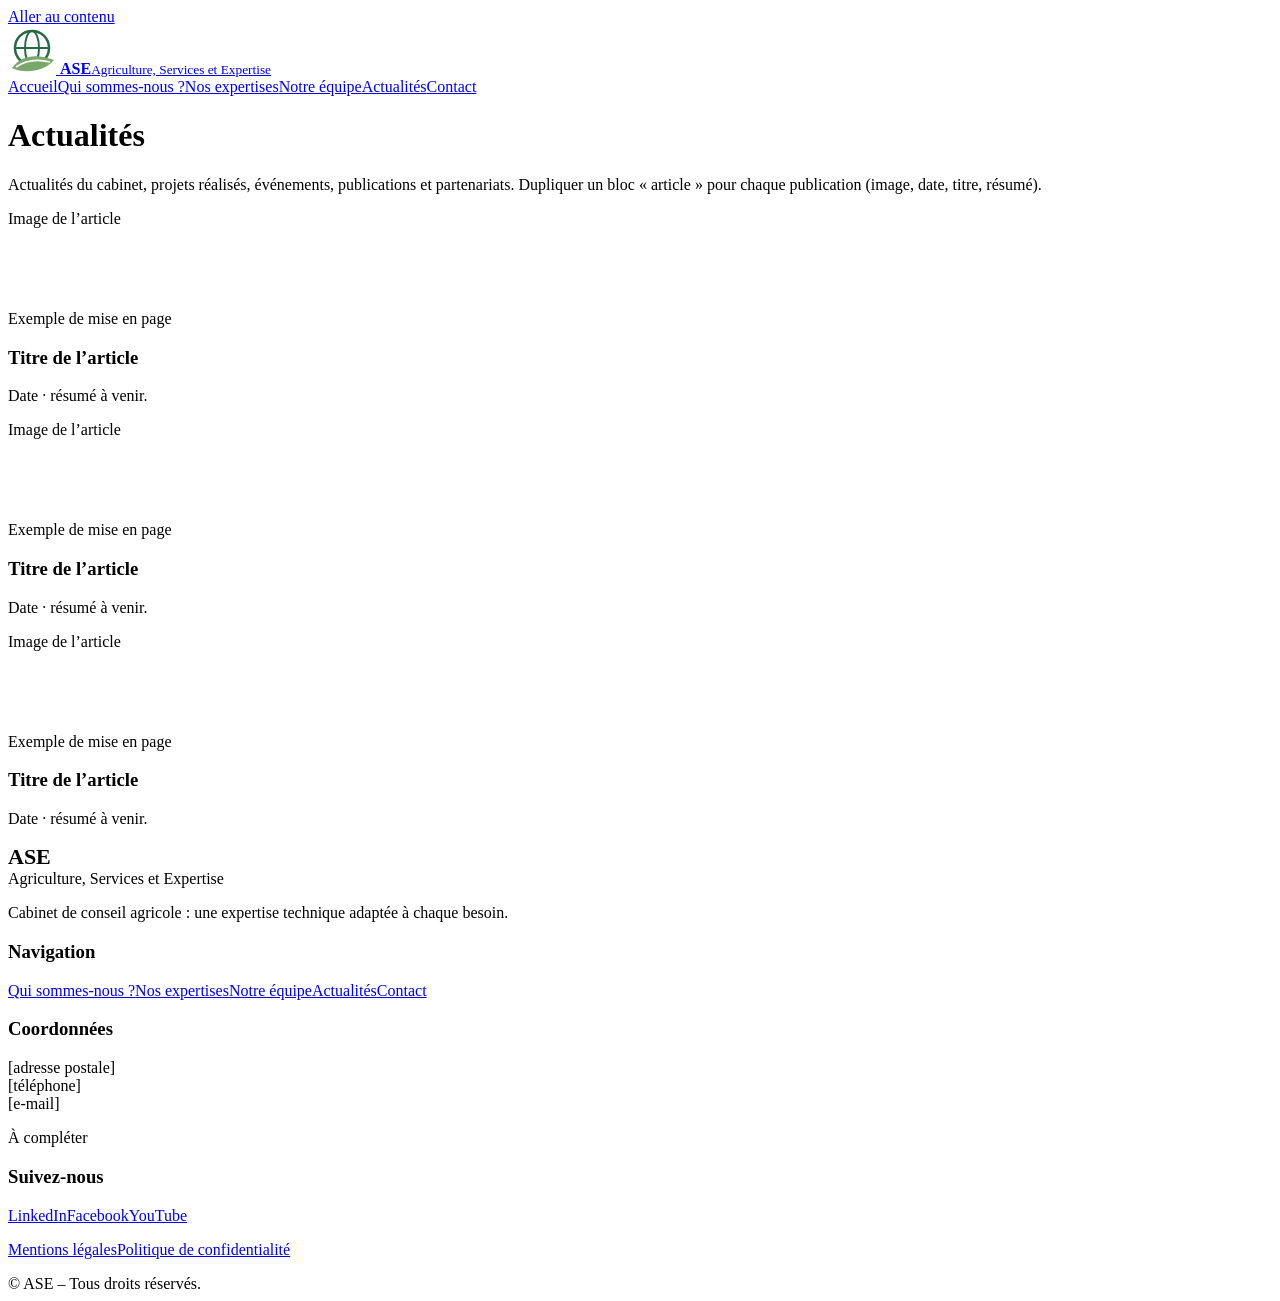
==== actualites.html @ f4689ac1 "Add files via upload" ====
<!DOCTYPE html>
<html lang="fr"><head><meta charset="utf-8"><meta name="viewport" content="width=device-width, initial-scale=1">
<title>Actualités – ASE</title><meta name="description" content="Actualités, projets, événements, publications et partenariats d’ASE.">
<meta property="og:title" content="Actualités – ASE"><meta property="og:description" content="Actualités, projets, événements, publications et partenariats d’ASE."><meta property="og:type" content="website">
<link rel="icon" href="images/logo.svg" type="image/svg+xml">
<link rel="stylesheet" href="https://fonts.googleapis.com/css2?family=Montserrat:wght@400;600;700&display=swap">
<link rel="stylesheet" href="css/style.css"></head><body>
<a class="skip" href="#main">Aller au contenu</a>
<header><div class="w"><a class="logo" href="index.html" aria-label="ASE – Accueil"><svg aria-hidden="true" xmlns="http://www.w3.org/2000/svg" width="48" height="48" viewBox="0 0 48 48"><circle cx="24" cy="22" r="17" fill="none" stroke="#286B45" stroke-width="2.5"/><ellipse cx="24" cy="22" rx="7" ry="17" fill="none" stroke="#286B45" stroke-width="2"/><path d="M7 22h34" stroke="#286B45" stroke-width="2"/><path d="M4 42C14 28 30 28 46 34 36 46 16 48 4 42z" fill="#78A96B"/><path d="M8 41C18 34 30 33 42 36" stroke="#fff" stroke-width="1.8" fill="none"/></svg>
<span><b>ASE</b><small>Agriculture, Services et Expertise</small></span></a><nav aria-label="Navigation principale"><a href="index.html">Accueil</a><a href="qui-sommes-nous.html">Qui sommes-nous ?</a><a href="expertises.html">Nos expertises</a><a href="equipe.html">Notre équipe</a><a href="actualites.html" aria-current="page">Actualités</a><a href="contact.html">Contact</a></nav></div></header>
<main id="main"><div class="page-title"><div class="w"><h1>Actualités</h1></div></div><section><div class="w"><p>Actualités du cabinet, projets réalisés, événements, publications et partenariats. Dupliquer un bloc « article » pour chaque publication (image, date, titre, résumé).</p><div class="grid"><article class="card"><div class="ph" style="min-height:100px" role="img" aria-label="Emplacement photo">Image de l’article</div><span class="tag">Exemple de mise en page</span><h3>Titre de l’article</h3><p>Date · résumé à venir.</p></article><article class="card"><div class="ph" style="min-height:100px" role="img" aria-label="Emplacement photo">Image de l’article</div><span class="tag">Exemple de mise en page</span><h3>Titre de l’article</h3><p>Date · résumé à venir.</p></article><article class="card"><div class="ph" style="min-height:100px" role="img" aria-label="Emplacement photo">Image de l’article</div><span class="tag">Exemple de mise en page</span><h3>Titre de l’article</h3><p>Date · résumé à venir.</p></article></div></div></section></main>
<footer><div class="w"><div><strong style="font-size:22px">ASE</strong><br>Agriculture, Services et Expertise<p>Cabinet de conseil agricole : une expertise technique adaptée à chaque besoin.</p></div>
<div><h3>Navigation</h3><a href="qui-sommes-nous.html">Qui sommes-nous ?</a><a href="expertises.html">Nos expertises</a><a href="equipe.html">Notre équipe</a><a href="actualites.html">Actualités</a><a href="contact.html">Contact</a></div>
<div><h3>Coordonnées</h3><p>[adresse postale]<br>[téléphone]<br>[e-mail]</p><span class="tag">À compléter</span></div>
<div><h3>Suivez-nous</h3><div class="soc"><a href="#" rel="noopener">LinkedIn</a><a href="#" rel="noopener">Facebook</a><a href="#" rel="noopener">YouTube</a></div><p><a href="mentions-legales.html">Mentions légales</a><a href="confidentialite.html">Politique de confidentialité</a></p></div></div>
<div class="legal">© ASE – Tous droits réservés.</div></footer>
<script src="js/config.js"></script><script src="js/main.js"></script></body></html>
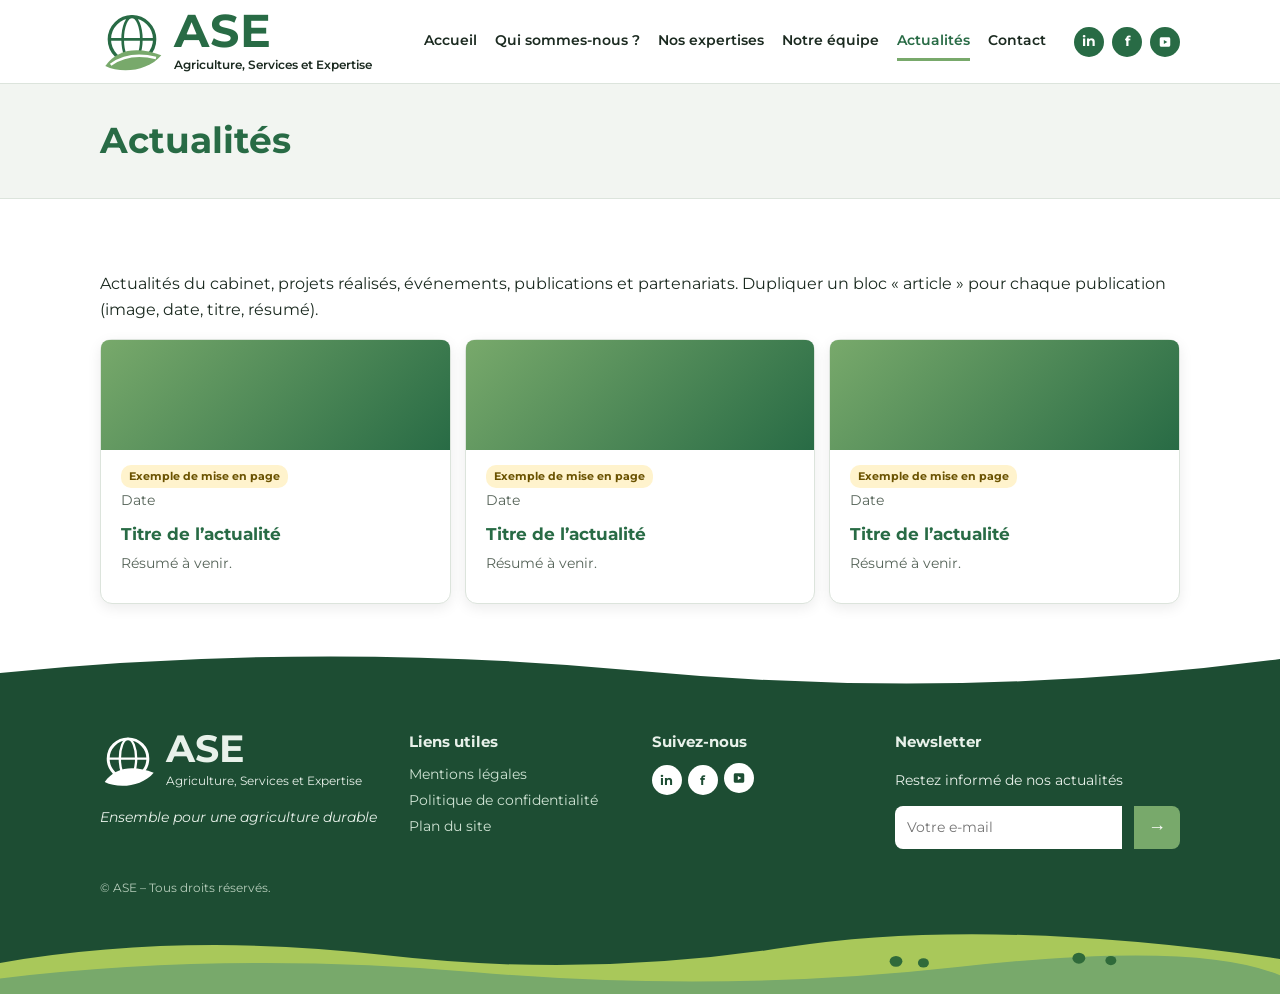
==== commit cfb088bc: "Add files via upload" ====
--- a/actualites.html
+++ b/actualites.html
@@ -7,11 +7,12 @@
 <link rel="stylesheet" href="css/style.css"></head><body>
 <a class="skip" href="#main">Aller au contenu</a>
 <header><div class="w"><a class="logo" href="index.html" aria-label="ASE – Accueil"><svg aria-hidden="true" xmlns="http://www.w3.org/2000/svg" width="48" height="48" viewBox="0 0 48 48"><circle cx="24" cy="22" r="17" fill="none" stroke="#286B45" stroke-width="2.5"/><ellipse cx="24" cy="22" rx="7" ry="17" fill="none" stroke="#286B45" stroke-width="2"/><path d="M7 22h34" stroke="#286B45" stroke-width="2"/><path d="M4 42C14 28 30 28 46 34 36 46 16 48 4 42z" fill="#78A96B"/><path d="M8 41C18 34 30 33 42 36" stroke="#fff" stroke-width="1.8" fill="none"/></svg>
-<span><b>ASE</b><small>Agriculture, Services et Expertise</small></span></a><nav aria-label="Navigation principale"><a href="index.html">Accueil</a><a href="qui-sommes-nous.html">Qui sommes-nous ?</a><a href="expertises.html">Nos expertises</a><a href="equipe.html">Notre équipe</a><a href="actualites.html" aria-current="page">Actualités</a><a href="contact.html">Contact</a></nav></div></header>
-<main id="main"><div class="page-title"><div class="w"><h1>Actualités</h1></div></div><section><div class="w"><p>Actualités du cabinet, projets réalisés, événements, publications et partenariats. Dupliquer un bloc « article » pour chaque publication (image, date, titre, résumé).</p><div class="grid"><article class="card"><div class="ph" style="min-height:100px" role="img" aria-label="Emplacement photo">Image de l’article</div><span class="tag">Exemple de mise en page</span><h3>Titre de l’article</h3><p>Date · résumé à venir.</p></article><article class="card"><div class="ph" style="min-height:100px" role="img" aria-label="Emplacement photo">Image de l’article</div><span class="tag">Exemple de mise en page</span><h3>Titre de l’article</h3><p>Date · résumé à venir.</p></article><article class="card"><div class="ph" style="min-height:100px" role="img" aria-label="Emplacement photo">Image de l’article</div><span class="tag">Exemple de mise en page</span><h3>Titre de l’article</h3><p>Date · résumé à venir.</p></article></div></div></section></main>
-<footer><div class="w"><div><strong style="font-size:22px">ASE</strong><br>Agriculture, Services et Expertise<p>Cabinet de conseil agricole : une expertise technique adaptée à chaque besoin.</p></div>
-<div><h3>Navigation</h3><a href="qui-sommes-nous.html">Qui sommes-nous ?</a><a href="expertises.html">Nos expertises</a><a href="equipe.html">Notre équipe</a><a href="actualites.html">Actualités</a><a href="contact.html">Contact</a></div>
-<div><h3>Coordonnées</h3><p>[adresse postale]<br>[téléphone]<br>[e-mail]</p><span class="tag">À compléter</span></div>
-<div><h3>Suivez-nous</h3><div class="soc"><a href="#" rel="noopener">LinkedIn</a><a href="#" rel="noopener">Facebook</a><a href="#" rel="noopener">YouTube</a></div><p><a href="mentions-legales.html">Mentions légales</a><a href="confidentialite.html">Politique de confidentialité</a></p></div></div>
-<div class="legal">© ASE – Tous droits réservés.</div></footer>
+<span><b>ASE</b><small>Agriculture, Services et Expertise</small></span></a><div class="hdr"><nav aria-label="Navigation principale"><a href="index.html">Accueil</a><a href="qui-sommes-nous.html">Qui sommes-nous ?</a><a href="expertises.html">Nos expertises</a><a href="equipe.html">Notre équipe</a><a href="actualites.html" aria-current="page">Actualités</a><a href="contact.html">Contact</a></nav><div class="soc"><a class="rs" href="#" rel="noopener" aria-label="LinkedIn">in</a><a class="rs" href="#" rel="noopener" aria-label="Facebook">f</a><a class="rs" href="#" rel="noopener" aria-label="YouTube"><svg viewBox="0 0 24 24" aria-hidden="true"><path d="M3 7c0-2 1-3 3-3h12c2 0 3 1 3 3v10c0 2-1 3-3 3H6c-2 0-3-1-3-3zM10 8.5v7l6-3.5z"/></svg></a></div></div></div></header>
+<main id="main"><div class="page-title"><div class="w"><h1>Actualités</h1></div></div><section><div class="w"><p>Actualités du cabinet, projets réalisés, événements, publications et partenariats. Dupliquer un bloc « article » pour chaque publication (image, date, titre, résumé).</p><div class="news"><div class="grid"><article class="card"><div class="newsimg" role="img" aria-label="Image de l’article"></div><span class="tag">Exemple de mise en page</span><p>Date</p><h3>Titre de l’actualité</h3><p>Résumé à venir.</p></article><article class="card"><div class="newsimg" role="img" aria-label="Image de l’article"></div><span class="tag">Exemple de mise en page</span><p>Date</p><h3>Titre de l’actualité</h3><p>Résumé à venir.</p></article><article class="card"><div class="newsimg" role="img" aria-label="Image de l’article"></div><span class="tag">Exemple de mise en page</span><p>Date</p><h3>Titre de l’actualité</h3><p>Résumé à venir.</p></article></div></div></div></section></main>
+<footer><div class="w"><div><div class="brand"><svg aria-hidden="true" xmlns="http://www.w3.org/2000/svg" width="48" height="48" viewBox="0 0 48 48"><circle cx="24" cy="22" r="17" fill="none" stroke="#286B45" stroke-width="2.5"/><ellipse cx="24" cy="22" rx="7" ry="17" fill="none" stroke="#286B45" stroke-width="2"/><path d="M7 22h34" stroke="#286B45" stroke-width="2"/><path d="M4 42C14 28 30 28 46 34 36 46 16 48 4 42z" fill="#78A96B"/><path d="M8 41C18 34 30 33 42 36" stroke="#fff" stroke-width="1.8" fill="none"/></svg>
+<span><b>ASE</b><br><small>Agriculture, Services et Expertise</small></span></div><p><em>Ensemble pour une agriculture durable</em></p></div>
+<div><h3>Liens utiles</h3><a href="mentions-legales.html">Mentions légales</a><a href="confidentialite.html">Politique de confidentialité</a><a href="plan-du-site.html">Plan du site</a></div>
+<div><h3>Suivez-nous</h3><div><a class="rs" href="#" rel="noopener" aria-label="LinkedIn">in</a><a class="rs" href="#" rel="noopener" aria-label="Facebook">f</a><a class="rs" href="#" rel="noopener" aria-label="YouTube"><svg viewBox="0 0 24 24" aria-hidden="true"><path d="M3 7c0-2 1-3 3-3h12c2 0 3 1 3 3v10c0 2-1 3-3 3H6c-2 0-3-1-3-3zM10 8.5v7l6-3.5z"/></svg></a></div></div>
+<div><h3>Newsletter</h3><p>Restez informé de nos actualités</p><form class="aseform nl" data-key="newsletterEndpoint"><label class="skip" for="nl-actualites">Votre e-mail</label><input id="nl-actualites" name="email" type="email" placeholder="Votre e-mail" required autocomplete="email"><button type="submit" aria-label="S’inscrire">→</button></form><div class="fmsg" role="status"></div></div></div>
+<div class="legal">© ASE – Tous droits réservés.</div><div class="hills" aria-hidden="true"></div></footer>
 <script src="js/config.js"></script><script src="js/main.js"></script></body></html>
--- a/css/style.css
+++ b/css/style.css
@@ -0,0 +1,104 @@
+/* ASE – feuille de style principale. Couleurs et polices en variables : modifiables ici. */
+:root{--g:#286B45;--g2:#78A96B;--bg:#fff;--bg2:#f2f5f1;--tx:#1b2a20;--mu:#566459;--bd:#dce4dc;--on:#fff}
+@media (prefers-color-scheme:dark){:root{--g:#5fb184;--bg:#101a14;--bg2:#17231b;--tx:#e8efe9;--mu:#a3b2a7;--bd:#2a3a2f;--on:#0d1a12;color-scheme:dark}}
+*{box-sizing:border-box}
+html{scroll-behavior:smooth}
+body{margin:0;background:var(--bg);color:var(--tx);font:16px/1.65 Montserrat,Inter,system-ui,sans-serif}
+a{color:inherit}
+.w{max-width:1120px;margin:0 auto;padding:0 20px}
+.skip{position:absolute;left:-999px}.skip:focus{left:10px;top:10px;background:var(--g);color:var(--on);padding:8px;z-index:99}
+header{position:sticky;top:0;background:var(--bg);border-bottom:1px solid var(--bd);z-index:10}
+header .w{display:flex;align-items:center;justify-content:space-between;gap:12px;flex-wrap:wrap;padding-top:10px;padding-bottom:10px}
+.logo{display:flex;align-items:center;gap:10px;text-decoration:none;color:var(--g)}
+.logo b{font-size:30px;line-height:1;letter-spacing:1px}
+.logo small{display:block;font-size:10px;color:var(--mu);font-weight:600}
+nav{display:flex;gap:18px;flex-wrap:wrap;font-size:14px;font-weight:600}
+nav a{text-decoration:none;padding:4px 0;border-bottom:2px solid transparent}
+nav a:hover,nav a[aria-current]{color:var(--g);border-color:var(--g2)}
+:focus-visible{outline:3px solid var(--g2);outline-offset:2px}
+.hero{background:linear-gradient(180deg,#cfe5f1,#f3f0cf 70%);position:relative;overflow:hidden;color:#1b3a28}
+.hero .w{padding-top:60px;padding-bottom:120px;position:relative;z-index:2}
+.hero svg{position:absolute;inset:auto 0 0 0;width:100%;height:55%}
+.page-title{background:var(--bg2);padding:36px 0;border-bottom:1px solid var(--bd)}
+h1{font-size:clamp(28px,5vw,46px);line-height:1.15;margin:0 0 14px;max-width:580px;color:#286B45}
+.page-title h1{color:var(--g);margin:0;font-size:clamp(26px,4vw,36px)}
+.hero p{max-width:480px;font-weight:600;margin:0 0 22px}
+.btn{display:inline-block;background:var(--g);color:var(--on);padding:11px 22px;border-radius:30px;text-decoration:none;font:inherit;font-weight:700;border:0;cursor:pointer;transition:transform .2s}
+.hero .btn{background:#286B45;color:#fff}.btn:hover{transform:translateY(-2px)}
+.dom{display:grid;grid-template-columns:repeat(auto-fit,minmax(220px,1fr));gap:16px;margin-top:-70px;position:relative;z-index:3}
+.card{background:var(--bg);border:1px solid var(--bd);border-bottom:4px solid var(--g);border-radius:12px;padding:20px;transition:transform .25s,box-shadow .25s;box-shadow:0 4px 14px rgba(0,0,0,.08)}
+.card:hover{transform:translateY(-5px);box-shadow:0 10px 24px rgba(0,0,0,.14)}
+.card h3{margin:8px 0 4px;font-size:17px;color:var(--g)}.card p{margin:0 0 8px;color:var(--mu);font-size:14px}
+.dom .card{text-align:center}.dom svg{width:48px;height:48px;stroke:var(--g);fill:none;stroke-width:2;stroke-linecap:round;stroke-linejoin:round}
+section{padding:56px 0}.alt{background:var(--bg2)}
+h2{font-size:28px;margin:0 0 20px;color:var(--g);position:relative;padding-top:14px}
+h2::before{content:"";position:absolute;top:0;left:0;width:44px;height:3px;background:var(--g)}
+.two{display:grid;grid-template-columns:1fr 1fr;gap:32px;align-items:start}
+.ph{border-radius:12px;background:var(--bg2);border:2px dashed var(--g2);min-height:180px;display:grid;place-items:center;text-align:center;color:var(--mu);font-size:13px;padding:12px;margin-bottom:12px}
+.mis{background:var(--bg2);border-left:4px solid var(--g2);border-radius:10px;padding:14px 18px;margin:16px 0}
+.vals{display:grid;grid-template-columns:repeat(auto-fit,minmax(170px,1fr));gap:12px;padding:0;margin:0;list-style:none}
+.vals li{background:var(--bg);border:1px solid var(--bd);border-radius:10px;padding:14px;font-weight:600;text-align:center;font-size:14px}
+.tag{display:inline-block;background:#fff3cd;color:#6a5200;font-size:11px;font-weight:700;padding:2px 8px;border-radius:10px}
+.grid{display:grid;grid-template-columns:repeat(auto-fit,minmax(250px,1fr));gap:18px}
+.av{width:76px;height:76px;border-radius:50%;background:var(--bg2);display:grid;place-items:center;margin-bottom:8px}
+form{display:grid;gap:12px;max-width:520px}label{font-size:14px;font-weight:600}
+input,textarea{width:100%;padding:10px 12px;border:1px solid var(--bd);border-radius:8px;background:var(--bg);color:var(--tx);font:inherit}
+.hp{position:absolute;left:-999px}#msg{font-weight:600}
+.soc{display:flex;gap:10px;flex-wrap:wrap}.soc a{border:1px solid var(--g2);border-radius:20px;padding:4px 14px;text-decoration:none;font-size:14px}
+footer{background:#1d4d33;color:#e8f1ea;padding:40px 0 24px}
+footer .w{display:grid;grid-template-columns:repeat(auto-fit,minmax(220px,1fr));gap:24px;font-size:14px}
+footer h3{margin:0 0 8px;font-size:15px}footer a{display:block;text-decoration:none;margin:3px 0;color:#cfe3d4}footer a:hover{color:#fff}
+footer .soc a{display:inline-block;border-color:#78A96B;color:#fff}
+.legal{max-width:1120px;margin:0 auto;padding:16px 20px 0;font-size:12px;color:#b6cdbb}
+@media(max-width:760px){.two{grid-template-columns:1fr}}
+@media(prefers-reduced-motion:reduce){*{transition:none!important;scroll-behavior:auto!important}}
+
+/* ===== Version alignée sur la maquette ===== */
+/* Photos : déposer images/hero.jpg et images/equipe.jpg pour remplacer les illustrations (voir README) */
+header .w{padding-top:8px;padding-bottom:8px}
+.logo svg{width:64px;height:64px}.logo b{font-size:46px}.logo small{font-size:12px;color:var(--tx);font-weight:600}
+.hdr{display:flex;align-items:center;gap:28px;flex-wrap:wrap}
+.rs{display:grid;place-items:center;width:30px;height:30px;border-radius:50%;background:var(--g);color:var(--on);font-size:13px;font-weight:700;text-decoration:none}
+.rs svg{width:14px;height:14px;fill:var(--on)}
+header .soc{gap:8px}header .soc a.rs{padding:0;border:0}
+nav a{padding:6px 0;border-bottom-width:3px}
+.hero{min-height:380px;background:url(../images/hero.jpg) center/cover,url(../images/hero.svg) center/cover}
+.hero .w{padding-top:56px;padding-bottom:150px}
+.hero p{color:#1b3a28}
+.btn{display:inline-flex;gap:8px;align-items:center}
+.dom{margin-top:-80px}.dom .card{border-radius:10px}.dom .card h3{font-size:18px;color:var(--tx)}
+.dom .card p{color:var(--tx)}
+.home-qui{display:grid;grid-template-columns:1fr 1.2fr;gap:0;align-items:stretch;padding:0;overflow:hidden}
+.home-qui .txt{padding:56px 20px 56px 0}
+.teamph{min-height:300px;background:url(../images/equipe.jpg) center/cover,url(../images/equipe.svg) center/cover;-webkit-mask-image:linear-gradient(to right,transparent,#000 22%);mask-image:linear-gradient(to right,transparent,#000 22%)}
+.mis{display:flex;gap:14px;align-items:center;background:var(--bg2);border:0;border-radius:12px}
+.mis svg{width:34px;height:34px;flex:none;stroke:var(--g);fill:none;stroke-width:2.5;stroke-linecap:round;stroke-linejoin:round}
+.band{background:var(--bg2);padding:26px 0}
+.band .w{display:flex;align-items:center;gap:0;flex-wrap:wrap}
+.band h2{padding:0 28px 0 0;margin:0;border-right:2px solid var(--g);font-size:22px;color:var(--tx)}.band h2::before{display:none}
+.vi{flex:1;min-width:130px;text-align:center;padding:6px 12px;border-right:1px solid var(--bd);font-size:14px;font-weight:600}
+.vi:last-child{border:0}
+.vi svg{display:block;margin:0 auto 4px;width:34px;height:34px;stroke:var(--g);fill:none;stroke-width:2.5;stroke-linecap:round;stroke-linejoin:round}
+.nc{display:grid;grid-template-columns:2fr 1fr;gap:0}
+.nc>div:first-child{padding-right:28px}.nc>div:last-child{padding-left:28px;border-left:1px solid var(--bd)}
+.nc h2{font-size:24px}
+.more{float:right;font-size:13px;font-weight:600;color:var(--g);text-decoration:none;margin-top:-34px}
+.newsimg{height:110px;border-radius:8px 8px 0 0;margin:-20px -20px 12px;background:linear-gradient(135deg,#78A96B,#286B45)}
+.news .card{padding-top:20px;border-bottom:1px solid var(--bd)}
+.news .grid{grid-template-columns:repeat(auto-fit,minmax(170px,1fr));gap:14px}
+.ci{display:flex;gap:10px;align-items:flex-start;margin:8px 0}
+.ci svg{width:22px;height:22px;flex:none;stroke:var(--g);fill:none;stroke-width:3;stroke-linecap:round;stroke-linejoin:round}
+.map{margin-top:10px;background:var(--bg2);border-radius:14px;padding:14px;text-align:center;font-size:12px;color:var(--mu)}
+.map svg{width:100%;max-width:200px;height:auto}
+footer{position:relative;margin-top:30px;padding-bottom:0}
+footer::before{content:"";position:absolute;left:0;right:0;top:-39px;height:40px;background:url(../images/wave.svg) bottom/100% 100% no-repeat}
+footer .w{grid-template-columns:1.3fr 1fr 1fr 1.3fr}
+footer .rs{background:#fff;color:#1d4d33;display:inline-grid;margin:0 6px 0 0}footer .rs svg{fill:#1d4d33}
+footer .brand{display:flex;gap:10px;align-items:center}footer .brand svg{width:56px;height:56px;filter:brightness(0) invert(1)}
+footer .brand b{font-size:38px;line-height:1}
+.nl{display:flex;margin-top:6px}.nl input{border-radius:8px 0 0 8px;border:0;background:#fff;color:#1b2a20}.nl button{border:0;background:#78A96B;color:#fff;border-radius:0 8px 8px 0;padding:0 14px;font-size:18px;cursor:pointer}
+.fmsg{font-weight:600;font-size:13px;min-height:1em}
+.hills{height:70px;margin-top:20px;background:url(../images/hills.svg) bottom/100% 100% no-repeat}
+.legal{padding-bottom:6px}
+@media(max-width:860px){.home-qui,.nc{grid-template-columns:1fr}.nc>div:last-child{padding:24px 0 0;border:0}.nc>div:first-child{padding:0}footer .w{grid-template-columns:1fr 1fr}.vi{border:0}.band h2{border:0}}
+@media(max-width:520px){footer .w{grid-template-columns:1fr}}
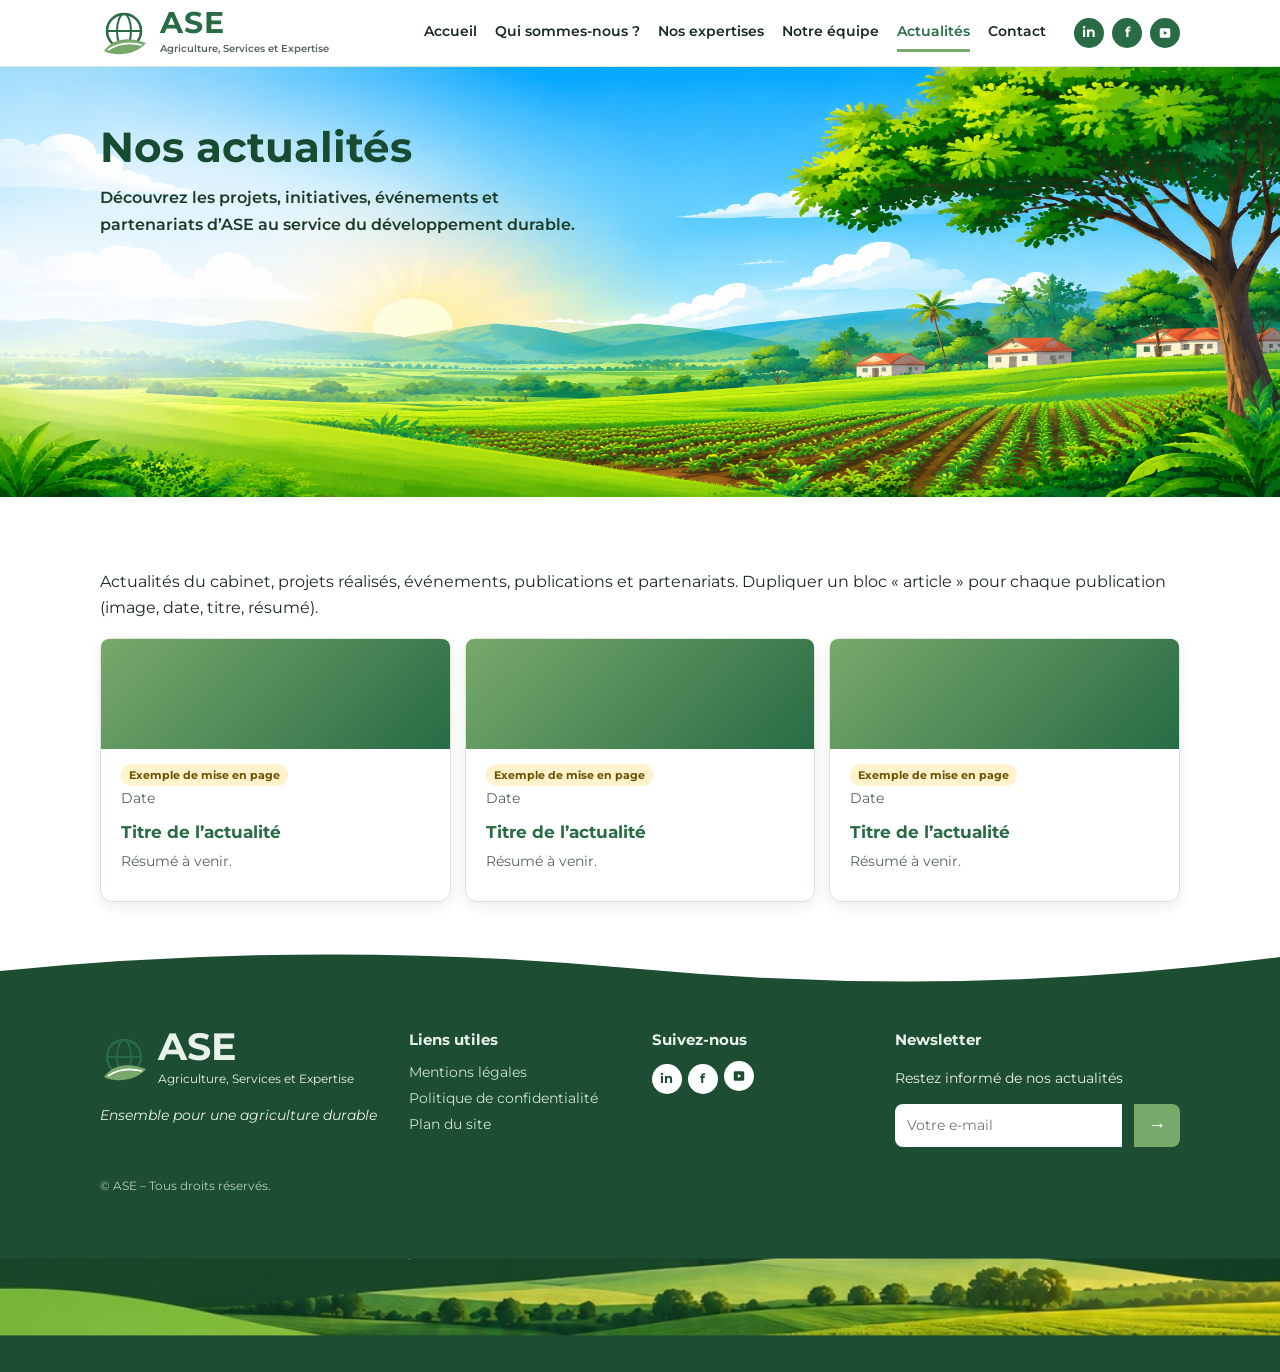
==== commit c15c230d: "Add hero section to actualites.html Added a hero section with a title and description for news updat" ====
--- a/actualites.html
+++ b/actualites.html
@@ -8,11 +8,18 @@
 <a class="skip" href="#main">Aller au contenu</a>
 <header><div class="w"><a class="logo" href="index.html" aria-label="ASE – Accueil"><svg aria-hidden="true" xmlns="http://www.w3.org/2000/svg" width="48" height="48" viewBox="0 0 48 48"><circle cx="24" cy="22" r="17" fill="none" stroke="#286B45" stroke-width="2.5"/><ellipse cx="24" cy="22" rx="7" ry="17" fill="none" stroke="#286B45" stroke-width="2"/><path d="M7 22h34" stroke="#286B45" stroke-width="2"/><path d="M4 42C14 28 30 28 46 34 36 46 16 48 4 42z" fill="#78A96B"/><path d="M8 41C18 34 30 33 42 36" stroke="#fff" stroke-width="1.8" fill="none"/></svg>
 <span><b>ASE</b><small>Agriculture, Services et Expertise</small></span></a><div class="hdr"><nav aria-label="Navigation principale"><a href="index.html">Accueil</a><a href="qui-sommes-nous.html">Qui sommes-nous ?</a><a href="expertises.html">Nos expertises</a><a href="equipe.html">Notre équipe</a><a href="actualites.html" aria-current="page">Actualités</a><a href="contact.html">Contact</a></nav><div class="soc"><a class="rs" href="#" rel="noopener" aria-label="LinkedIn">in</a><a class="rs" href="#" rel="noopener" aria-label="Facebook">f</a><a class="rs" href="#" rel="noopener" aria-label="YouTube"><svg viewBox="0 0 24 24" aria-hidden="true"><path d="M3 7c0-2 1-3 3-3h12c2 0 3 1 3 3v10c0 2-1 3-3 3H6c-2 0-3-1-3-3zM10 8.5v7l6-3.5z"/></svg></a></div></div></div></header>
-<main id="main"><div class="page-title"><div class="w"><h1>Actualités</h1></div></div><section><div class="w"><p>Actualités du cabinet, projets réalisés, événements, publications et partenariats. Dupliquer un bloc « article » pour chaque publication (image, date, titre, résumé).</p><div class="news"><div class="grid"><article class="card"><div class="newsimg" role="img" aria-label="Image de l’article"></div><span class="tag">Exemple de mise en page</span><p>Date</p><h3>Titre de l’actualité</h3><p>Résumé à venir.</p></article><article class="card"><div class="newsimg" role="img" aria-label="Image de l’article"></div><span class="tag">Exemple de mise en page</span><p>Date</p><h3>Titre de l’actualité</h3><p>Résumé à venir.</p></article><article class="card"><div class="newsimg" role="img" aria-label="Image de l’article"></div><span class="tag">Exemple de mise en page</span><p>Date</p><h3>Titre de l’actualité</h3><p>Résumé à venir.</p></article></div></div></div></section></main>
+<main id="main"><div class="hero">
+    <div class="w">
+        <div class="hero-content">
+            <h1>Nos actualités</h1>
+            <p>Découvrez les projets, initiatives, événements et partenariats d’ASE au service du développement durable.</p>
+        </div>
+    </div>
+</div><section><div class="w"><p>Actualités du cabinet, projets réalisés, événements, publications et partenariats. Dupliquer un bloc « article » pour chaque publication (image, date, titre, résumé).</p><div class="news"><div class="grid"><article class="card"><div class="newsimg" role="img" aria-label="Image de l’article"></div><span class="tag">Exemple de mise en page</span><p>Date</p><h3>Titre de l’actualité</h3><p>Résumé à venir.</p></article><article class="card"><div class="newsimg" role="img" aria-label="Image de l’article"></div><span class="tag">Exemple de mise en page</span><p>Date</p><h3>Titre de l’actualité</h3><p>Résumé à venir.</p></article><article class="card"><div class="newsimg" role="img" aria-label="Image de l’article"></div><span class="tag">Exemple de mise en page</span><p>Date</p><h3>Titre de l’actualité</h3><p>Résumé à venir.</p></article></div></div></div></section></main>
 <footer><div class="w"><div><div class="brand"><svg aria-hidden="true" xmlns="http://www.w3.org/2000/svg" width="48" height="48" viewBox="0 0 48 48"><circle cx="24" cy="22" r="17" fill="none" stroke="#286B45" stroke-width="2.5"/><ellipse cx="24" cy="22" rx="7" ry="17" fill="none" stroke="#286B45" stroke-width="2"/><path d="M7 22h34" stroke="#286B45" stroke-width="2"/><path d="M4 42C14 28 30 28 46 34 36 46 16 48 4 42z" fill="#78A96B"/><path d="M8 41C18 34 30 33 42 36" stroke="#fff" stroke-width="1.8" fill="none"/></svg>
 <span><b>ASE</b><br><small>Agriculture, Services et Expertise</small></span></div><p><em>Ensemble pour une agriculture durable</em></p></div>
 <div><h3>Liens utiles</h3><a href="mentions-legales.html">Mentions légales</a><a href="confidentialite.html">Politique de confidentialité</a><a href="plan-du-site.html">Plan du site</a></div>
 <div><h3>Suivez-nous</h3><div><a class="rs" href="#" rel="noopener" aria-label="LinkedIn">in</a><a class="rs" href="#" rel="noopener" aria-label="Facebook">f</a><a class="rs" href="#" rel="noopener" aria-label="YouTube"><svg viewBox="0 0 24 24" aria-hidden="true"><path d="M3 7c0-2 1-3 3-3h12c2 0 3 1 3 3v10c0 2-1 3-3 3H6c-2 0-3-1-3-3zM10 8.5v7l6-3.5z"/></svg></a></div></div>
 <div><h3>Newsletter</h3><p>Restez informé de nos actualités</p><form class="aseform nl" data-key="newsletterEndpoint"><label class="skip" for="nl-actualites">Votre e-mail</label><input id="nl-actualites" name="email" type="email" placeholder="Votre e-mail" required autocomplete="email"><button type="submit" aria-label="S’inscrire">→</button></form><div class="fmsg" role="status"></div></div></div>
 <div class="legal">© ASE – Tous droits réservés.</div><div class="hills" aria-hidden="true"></div></footer>
-<script src="js/config.js"></script><script src="js/main.js"></script></body></html>+<script src="js/config.js"></script><script src="js/main.js"></script></body></html>
--- a/css/style.css
+++ b/css/style.css
@@ -16,9 +16,6 @@
 nav a{text-decoration:none;padding:4px 0;border-bottom:2px solid transparent}
 nav a:hover,nav a[aria-current]{color:var(--g);border-color:var(--g2)}
 :focus-visible{outline:3px solid var(--g2);outline-offset:2px}
-.hero{background:linear-gradient(180deg,#cfe5f1,#f3f0cf 70%);position:relative;overflow:hidden;color:#1b3a28}
-.hero .w{padding-top:60px;padding-bottom:120px;position:relative;z-index:2}
-.hero svg{position:absolute;inset:auto 0 0 0;width:100%;height:55%}
 .page-title{background:var(--bg2);padding:36px 0;border-bottom:1px solid var(--bd)}
 h1{font-size:clamp(28px,5vw,46px);line-height:1.15;margin:0 0 14px;max-width:580px;color:#286B45}
 .page-title h1{color:var(--g);margin:0;font-size:clamp(26px,4vw,36px)}
@@ -56,14 +53,25 @@
 /* ===== Version alignée sur la maquette ===== */
 /* Photos : déposer images/hero.jpg et images/equipe.jpg pour remplacer les illustrations (voir README) */
 header .w{padding-top:8px;padding-bottom:8px}
-.logo svg{width:64px;height:64px}.logo b{font-size:46px}.logo small{font-size:12px;color:var(--tx);font-weight:600}
+/* Véritable logo ASE */
+.logo{
+    display:flex;
+    align-items:center;
+    text-decoration:none;
+}
+
+.logo img{
+    width:220px;
+    height:auto;
+    max-height:75px;
+    object-fit:contain;
+    display:block;
+}
 .hdr{display:flex;align-items:center;gap:28px;flex-wrap:wrap}
 .rs{display:grid;place-items:center;width:30px;height:30px;border-radius:50%;background:var(--g);color:var(--on);font-size:13px;font-weight:700;text-decoration:none}
 .rs svg{width:14px;height:14px;fill:var(--on)}
 header .soc{gap:8px}header .soc a.rs{padding:0;border:0}
 nav a{padding:6px 0;border-bottom-width:3px}
-.hero{min-height:380px;background:url(../images/hero.jpg) center/cover,url(../images/hero.svg) center/cover}
-.hero .w{padding-top:56px;padding-bottom:150px}
 .hero p{color:#1b3a28}
 .btn{display:inline-flex;gap:8px;align-items:center}
 .dom{margin-top:-80px}.dom .card{border-radius:10px}.dom .card h3{font-size:18px;color:var(--tx)}
@@ -94,7 +102,15 @@
 footer::before{content:"";position:absolute;left:0;right:0;top:-39px;height:40px;background:url(../images/wave.svg) bottom/100% 100% no-repeat}
 footer .w{grid-template-columns:1.3fr 1fr 1fr 1.3fr}
 footer .rs{background:#fff;color:#1d4d33;display:inline-grid;margin:0 6px 0 0}footer .rs svg{fill:#1d4d33}
-footer .brand{display:flex;gap:10px;align-items:center}footer .brand svg{width:56px;height:56px;filter:brightness(0) invert(1)}
+footer .brand{display:flex;gap:10px;align-items:center}/* Logo ASE dans le pied de page */
+footer .brand img {
+    width: 220px;
+    height: auto;
+    max-height: 85px;
+    object-fit: contain;
+    display: block;
+    filter: none;
+}
 footer .brand b{font-size:38px;line-height:1}
 .nl{display:flex;margin-top:6px}.nl input{border-radius:8px 0 0 8px;border:0;background:#fff;color:#1b2a20}.nl button{border:0;background:#78A96B;color:#fff;border-radius:0 8px 8px 0;padding:0 14px;font-size:18px;cursor:pointer}
 .fmsg{font-weight:600;font-size:13px;min-height:1em}
@@ -102,3 +118,137 @@
 .legal{padding-bottom:6px}
 @media(max-width:860px){.home-qui,.nc{grid-template-columns:1fr}.nc>div:last-child{padding:24px 0 0;border:0}.nc>div:first-child{padding:0}footer .w{grid-template-columns:1fr 1fr}.vi{border:0}.band h2{border:0}}
 @media(max-width:520px){footer .w{grid-template-columns:1fr}}
+/* Adaptation du logo sur mobile */
+@media(max-width:520px) {
+    .logo img {
+        width: 175px;
+        max-height: 65px;
+    }
+
+    footer .brand img {
+        width: 190px;
+        max-height: 75px;
+    }
+}
+
+.hills {
+    width: 100%;
+    height: 150px;
+    display: block;
+    overflow: hidden;
+
+    background-image: url("../images/hills.svg");
+    background-repeat: no-repeat;
+    background-position: center bottom;
+    background-size: 100% 100%;
+}
+/* ===== HERO ASE ===== */
+
+.hero {
+    position: relative;
+    width: 100%;
+    min-height: 430px;
+    overflow: hidden;
+    color: #1b3a28;
+
+    background-image: url("../images/hero.svg");
+    background-size: cover;
+    background-position: center;
+    background-repeat: no-repeat;
+}
+
+.hero .w {
+    position: relative;
+    z-index: 2;
+    padding-top: 56px;
+    padding-bottom: 120px;
+}
+
+.hero-content {
+    position: relative;
+    z-index: 2;
+    max-width: 560px;
+}
+
+.hero h1 {
+    color: #174b32;
+    font-size: clamp(30px, 4vw, 42px);
+    line-height: 1.15;
+}
+
+.hero p {
+    max-width: 480px;
+    font-weight: 600;
+    color: #1b3a28;
+    margin-bottom: 22px;
+}
+
+.hero .btn {
+    background: #286B45;
+    color: #fff;
+}
+
+
+/* ===== LOGO ASE - EN-TÊTE ===== */
+
+.logo {
+    display: flex;
+    align-items: center;
+    gap: 12px;
+    text-decoration: none;
+    color: #286B45;
+    flex-shrink: 0;
+}
+
+.logo img {
+    width: 85px;
+    height: 85px;
+    max-height: none;
+    object-fit: contain;
+    display: block;
+}
+
+.logo-text {
+    display: flex;
+    flex-direction: column;
+    line-height: 1.2;
+}
+
+.logo-text strong {
+    font-size: 34px;
+    font-weight: 800;
+    color: #286B45;
+}
+
+.logo-text span {
+    font-size: 13px;
+    font-weight: 800;
+    color: #17452D;
+}
+
+.logo-text small {
+    font-size: 11px;
+    font-weight: 600;
+    color: #78A96B;
+    margin-top: 4px;
+}
+
+/* Adaptation mobile */
+@media (max-width: 520px) {
+    .logo img {
+        width: 60px;
+        height: 60px;
+    }
+
+    .logo-text strong {
+        font-size: 27px;
+    }
+
+    .logo-text span {
+        font-size: 10px;
+    }
+
+    .logo-text small {
+        font-size: 9px;
+    }
+}
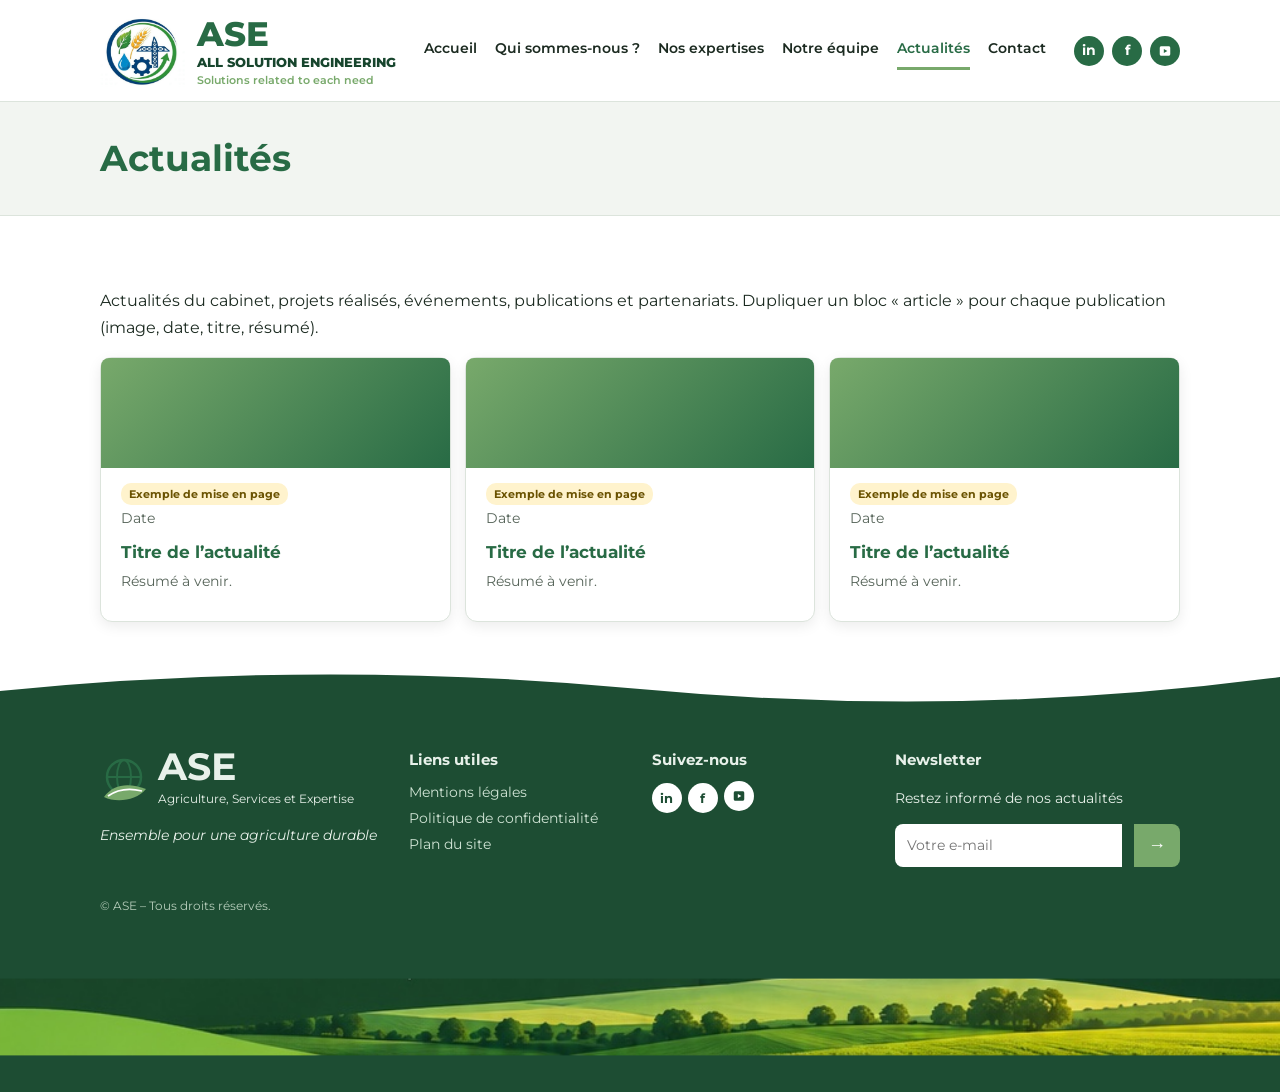
==== commit 7c48307f: "Revise header and main content layout Updated the header and main sections to include new logo and t" ====
--- a/actualites.html
+++ b/actualites.html
@@ -6,16 +6,16 @@
 <link rel="stylesheet" href="https://fonts.googleapis.com/css2?family=Montserrat:wght@400;600;700&display=swap">
 <link rel="stylesheet" href="css/style.css"></head><body>
 <a class="skip" href="#main">Aller au contenu</a>
-<header><div class="w"><a class="logo" href="index.html" aria-label="ASE – Accueil"><svg aria-hidden="true" xmlns="http://www.w3.org/2000/svg" width="48" height="48" viewBox="0 0 48 48"><circle cx="24" cy="22" r="17" fill="none" stroke="#286B45" stroke-width="2.5"/><ellipse cx="24" cy="22" rx="7" ry="17" fill="none" stroke="#286B45" stroke-width="2"/><path d="M7 22h34" stroke="#286B45" stroke-width="2"/><path d="M4 42C14 28 30 28 46 34 36 46 16 48 4 42z" fill="#78A96B"/><path d="M8 41C18 34 30 33 42 36" stroke="#fff" stroke-width="1.8" fill="none"/></svg>
-<span><b>ASE</b><small>Agriculture, Services et Expertise</small></span></a><div class="hdr"><nav aria-label="Navigation principale"><a href="index.html">Accueil</a><a href="qui-sommes-nous.html">Qui sommes-nous ?</a><a href="expertises.html">Nos expertises</a><a href="equipe.html">Notre équipe</a><a href="actualites.html" aria-current="page">Actualités</a><a href="contact.html">Contact</a></nav><div class="soc"><a class="rs" href="#" rel="noopener" aria-label="LinkedIn">in</a><a class="rs" href="#" rel="noopener" aria-label="Facebook">f</a><a class="rs" href="#" rel="noopener" aria-label="YouTube"><svg viewBox="0 0 24 24" aria-hidden="true"><path d="M3 7c0-2 1-3 3-3h12c2 0 3 1 3 3v10c0 2-1 3-3 3H6c-2 0-3-1-3-3zM10 8.5v7l6-3.5z"/></svg></a></div></div></div></header>
-<main id="main"><div class="hero">
-    <div class="w">
-        <div class="hero-content">
-            <h1>Nos actualités</h1>
-            <p>Découvrez les projets, initiatives, événements et partenariats d’ASE au service du développement durable.</p>
-        </div>
+<header><div class="w"><a class="logo" href="index.html" aria-label="ASE – Accueil">
+    <img src="images/ASE-symbole-seul.svg" alt="Symbole ASE">
+
+    <div class="logo-text">
+        <strong>ASE</strong>
+        <span>ALL SOLUTION ENGINEERING</span>
+        <small>Solutions related to each need</small>
     </div>
-</div><section><div class="w"><p>Actualités du cabinet, projets réalisés, événements, publications et partenariats. Dupliquer un bloc « article » pour chaque publication (image, date, titre, résumé).</p><div class="news"><div class="grid"><article class="card"><div class="newsimg" role="img" aria-label="Image de l’article"></div><span class="tag">Exemple de mise en page</span><p>Date</p><h3>Titre de l’actualité</h3><p>Résumé à venir.</p></article><article class="card"><div class="newsimg" role="img" aria-label="Image de l’article"></div><span class="tag">Exemple de mise en page</span><p>Date</p><h3>Titre de l’actualité</h3><p>Résumé à venir.</p></article><article class="card"><div class="newsimg" role="img" aria-label="Image de l’article"></div><span class="tag">Exemple de mise en page</span><p>Date</p><h3>Titre de l’actualité</h3><p>Résumé à venir.</p></article></div></div></div></section></main>
+</a><div class="hdr"><nav aria-label="Navigation principale"><a href="index.html">Accueil</a><a href="qui-sommes-nous.html">Qui sommes-nous ?</a><a href="expertises.html">Nos expertises</a><a href="equipe.html">Notre équipe</a><a href="actualites.html" aria-current="page">Actualités</a><a href="contact.html">Contact</a></nav><div class="soc"><a class="rs" href="#" rel="noopener" aria-label="LinkedIn">in</a><a class="rs" href="#" rel="noopener" aria-label="Facebook">f</a><a class="rs" href="#" rel="noopener" aria-label="YouTube"><svg viewBox="0 0 24 24" aria-hidden="true"><path d="M3 7c0-2 1-3 3-3h12c2 0 3 1 3 3v10c0 2-1 3-3 3H6c-2 0-3-1-3-3zM10 8.5v7l6-3.5z"/></svg></a></div></div></div></header>
+<main id="main"><div class="page-title"><div class="w"><h1>Actualités</h1></div></div><section><div class="w"><p>Actualités du cabinet, projets réalisés, événements, publications et partenariats. Dupliquer un bloc « article » pour chaque publication (image, date, titre, résumé).</p><div class="news"><div class="grid"><article class="card"><div class="newsimg" role="img" aria-label="Image de l’article"></div><span class="tag">Exemple de mise en page</span><p>Date</p><h3>Titre de l’actualité</h3><p>Résumé à venir.</p></article><article class="card"><div class="newsimg" role="img" aria-label="Image de l’article"></div><span class="tag">Exemple de mise en page</span><p>Date</p><h3>Titre de l’actualité</h3><p>Résumé à venir.</p></article><article class="card"><div class="newsimg" role="img" aria-label="Image de l’article"></div><span class="tag">Exemple de mise en page</span><p>Date</p><h3>Titre de l’actualité</h3><p>Résumé à venir.</p></article></div></div></div></section></main>
 <footer><div class="w"><div><div class="brand"><svg aria-hidden="true" xmlns="http://www.w3.org/2000/svg" width="48" height="48" viewBox="0 0 48 48"><circle cx="24" cy="22" r="17" fill="none" stroke="#286B45" stroke-width="2.5"/><ellipse cx="24" cy="22" rx="7" ry="17" fill="none" stroke="#286B45" stroke-width="2"/><path d="M7 22h34" stroke="#286B45" stroke-width="2"/><path d="M4 42C14 28 30 28 46 34 36 46 16 48 4 42z" fill="#78A96B"/><path d="M8 41C18 34 30 33 42 36" stroke="#fff" stroke-width="1.8" fill="none"/></svg>
 <span><b>ASE</b><br><small>Agriculture, Services et Expertise</small></span></div><p><em>Ensemble pour une agriculture durable</em></p></div>
 <div><h3>Liens utiles</h3><a href="mentions-legales.html">Mentions légales</a><a href="confidentialite.html">Politique de confidentialité</a><a href="plan-du-site.html">Plan du site</a></div>
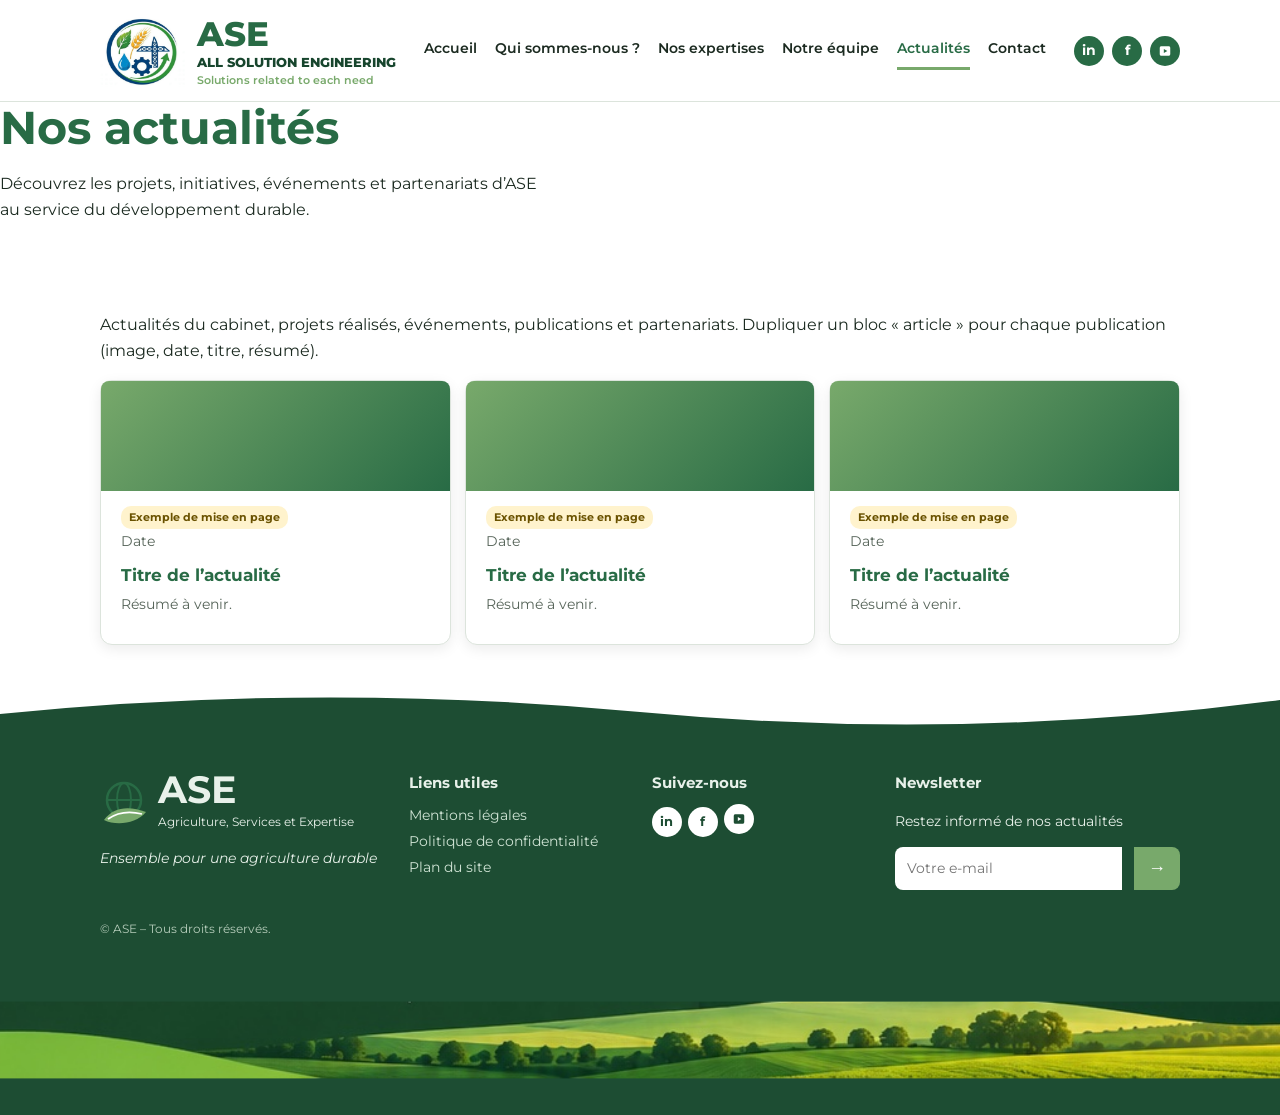
==== commit 5735407f: "Revise actualites.html with hero section and updates Updated the main content and footer of the actu" ====
--- a/actualites.html
+++ b/actualites.html
@@ -15,7 +15,10 @@
         <small>Solutions related to each need</small>
     </div>
 </a><div class="hdr"><nav aria-label="Navigation principale"><a href="index.html">Accueil</a><a href="qui-sommes-nous.html">Qui sommes-nous ?</a><a href="expertises.html">Nos expertises</a><a href="equipe.html">Notre équipe</a><a href="actualites.html" aria-current="page">Actualités</a><a href="contact.html">Contact</a></nav><div class="soc"><a class="rs" href="#" rel="noopener" aria-label="LinkedIn">in</a><a class="rs" href="#" rel="noopener" aria-label="Facebook">f</a><a class="rs" href="#" rel="noopener" aria-label="YouTube"><svg viewBox="0 0 24 24" aria-hidden="true"><path d="M3 7c0-2 1-3 3-3h12c2 0 3 1 3 3v10c0 2-1 3-3 3H6c-2 0-3-1-3-3zM10 8.5v7l6-3.5z"/></svg></a></div></div></div></header>
-<main id="main"><div class="page-title"><div class="w"><h1>Actualités</h1></div></div><section><div class="w"><p>Actualités du cabinet, projets réalisés, événements, publications et partenariats. Dupliquer un bloc « article » pour chaque publication (image, date, titre, résumé).</p><div class="news"><div class="grid"><article class="card"><div class="newsimg" role="img" aria-label="Image de l’article"></div><span class="tag">Exemple de mise en page</span><p>Date</p><h3>Titre de l’actualité</h3><p>Résumé à venir.</p></article><article class="card"><div class="newsimg" role="img" aria-label="Image de l’article"></div><span class="tag">Exemple de mise en page</span><p>Date</p><h3>Titre de l’actualité</h3><p>Résumé à venir.</p></article><article class="card"><div class="newsimg" role="img" aria-label="Image de l’article"></div><span class="tag">Exemple de mise en page</span><p>Date</p><h3>Titre de l’actualité</h3><p>Résumé à venir.</p></article></div></div></div></section></main>
+<main id="main"><div class="hero-content">
+            <h1>Nos actualités</h1>
+            <p>Découvrez les projets, initiatives, événements et partenariats d’ASE au service du développement durable.</p>
+        </div><section><div class="w"><p>Actualités du cabinet, projets réalisés, événements, publications et partenariats. Dupliquer un bloc « article » pour chaque publication (image, date, titre, résumé).</p><div class="news"><div class="grid"><article class="card"><div class="newsimg" role="img" aria-label="Image de l’article"></div><span class="tag">Exemple de mise en page</span><p>Date</p><h3>Titre de l’actualité</h3><p>Résumé à venir.</p></article><article class="card"><div class="newsimg" role="img" aria-label="Image de l’article"></div><span class="tag">Exemple de mise en page</span><p>Date</p><h3>Titre de l’actualité</h3><p>Résumé à venir.</p></article><article class="card"><div class="newsimg" role="img" aria-label="Image de l’article"></div><span class="tag">Exemple de mise en page</span><p>Date</p><h3>Titre de l’actualité</h3><p>Résumé à venir.</p></article></div></div></div></section></main>
 <footer><div class="w"><div><div class="brand"><svg aria-hidden="true" xmlns="http://www.w3.org/2000/svg" width="48" height="48" viewBox="0 0 48 48"><circle cx="24" cy="22" r="17" fill="none" stroke="#286B45" stroke-width="2.5"/><ellipse cx="24" cy="22" rx="7" ry="17" fill="none" stroke="#286B45" stroke-width="2"/><path d="M7 22h34" stroke="#286B45" stroke-width="2"/><path d="M4 42C14 28 30 28 46 34 36 46 16 48 4 42z" fill="#78A96B"/><path d="M8 41C18 34 30 33 42 36" stroke="#fff" stroke-width="1.8" fill="none"/></svg>
 <span><b>ASE</b><br><small>Agriculture, Services et Expertise</small></span></div><p><em>Ensemble pour une agriculture durable</em></p></div>
 <div><h3>Liens utiles</h3><a href="mentions-legales.html">Mentions légales</a><a href="confidentialite.html">Politique de confidentialité</a><a href="plan-du-site.html">Plan du site</a></div>
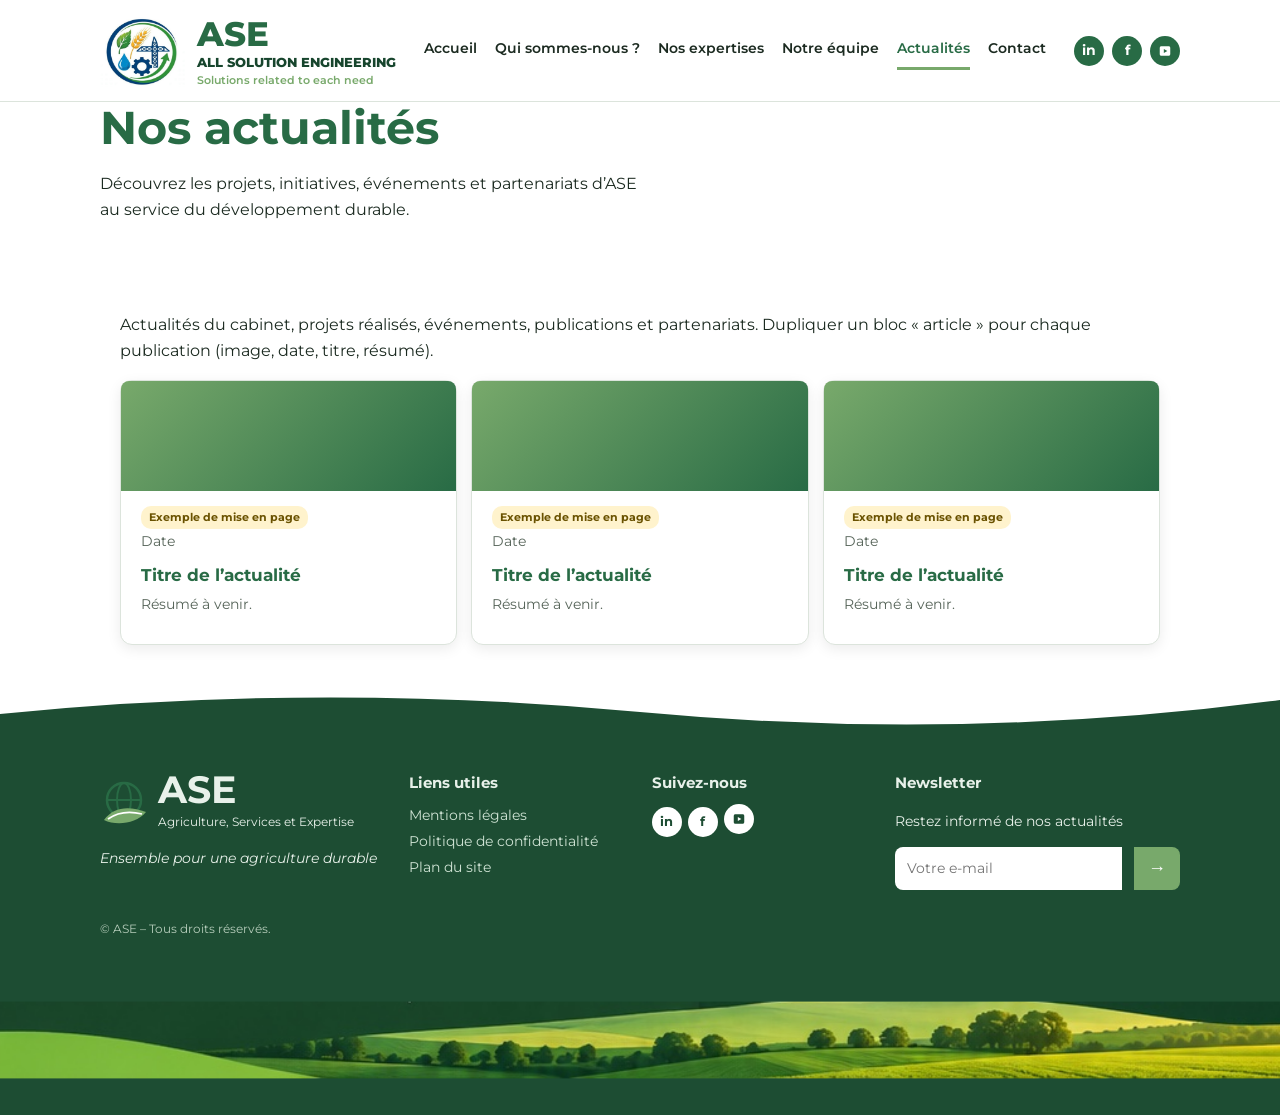
==== commit 7d225934: "Update structure and content in actualites.html" ====
--- a/actualites.html
+++ b/actualites.html
@@ -15,7 +15,7 @@
         <small>Solutions related to each need</small>
     </div>
 </a><div class="hdr"><nav aria-label="Navigation principale"><a href="index.html">Accueil</a><a href="qui-sommes-nous.html">Qui sommes-nous ?</a><a href="expertises.html">Nos expertises</a><a href="equipe.html">Notre équipe</a><a href="actualites.html" aria-current="page">Actualités</a><a href="contact.html">Contact</a></nav><div class="soc"><a class="rs" href="#" rel="noopener" aria-label="LinkedIn">in</a><a class="rs" href="#" rel="noopener" aria-label="Facebook">f</a><a class="rs" href="#" rel="noopener" aria-label="YouTube"><svg viewBox="0 0 24 24" aria-hidden="true"><path d="M3 7c0-2 1-3 3-3h12c2 0 3 1 3 3v10c0 2-1 3-3 3H6c-2 0-3-1-3-3zM10 8.5v7l6-3.5z"/></svg></a></div></div></div></header>
-<main id="main"><div class="hero-content">
+<main id="main"><div class="w"><div class="hero-content">
             <h1>Nos actualités</h1>
             <p>Découvrez les projets, initiatives, événements et partenariats d’ASE au service du développement durable.</p>
         </div><section><div class="w"><p>Actualités du cabinet, projets réalisés, événements, publications et partenariats. Dupliquer un bloc « article » pour chaque publication (image, date, titre, résumé).</p><div class="news"><div class="grid"><article class="card"><div class="newsimg" role="img" aria-label="Image de l’article"></div><span class="tag">Exemple de mise en page</span><p>Date</p><h3>Titre de l’actualité</h3><p>Résumé à venir.</p></article><article class="card"><div class="newsimg" role="img" aria-label="Image de l’article"></div><span class="tag">Exemple de mise en page</span><p>Date</p><h3>Titre de l’actualité</h3><p>Résumé à venir.</p></article><article class="card"><div class="newsimg" role="img" aria-label="Image de l’article"></div><span class="tag">Exemple de mise en page</span><p>Date</p><h3>Titre de l’actualité</h3><p>Résumé à venir.</p></article></div></div></div></section></main>
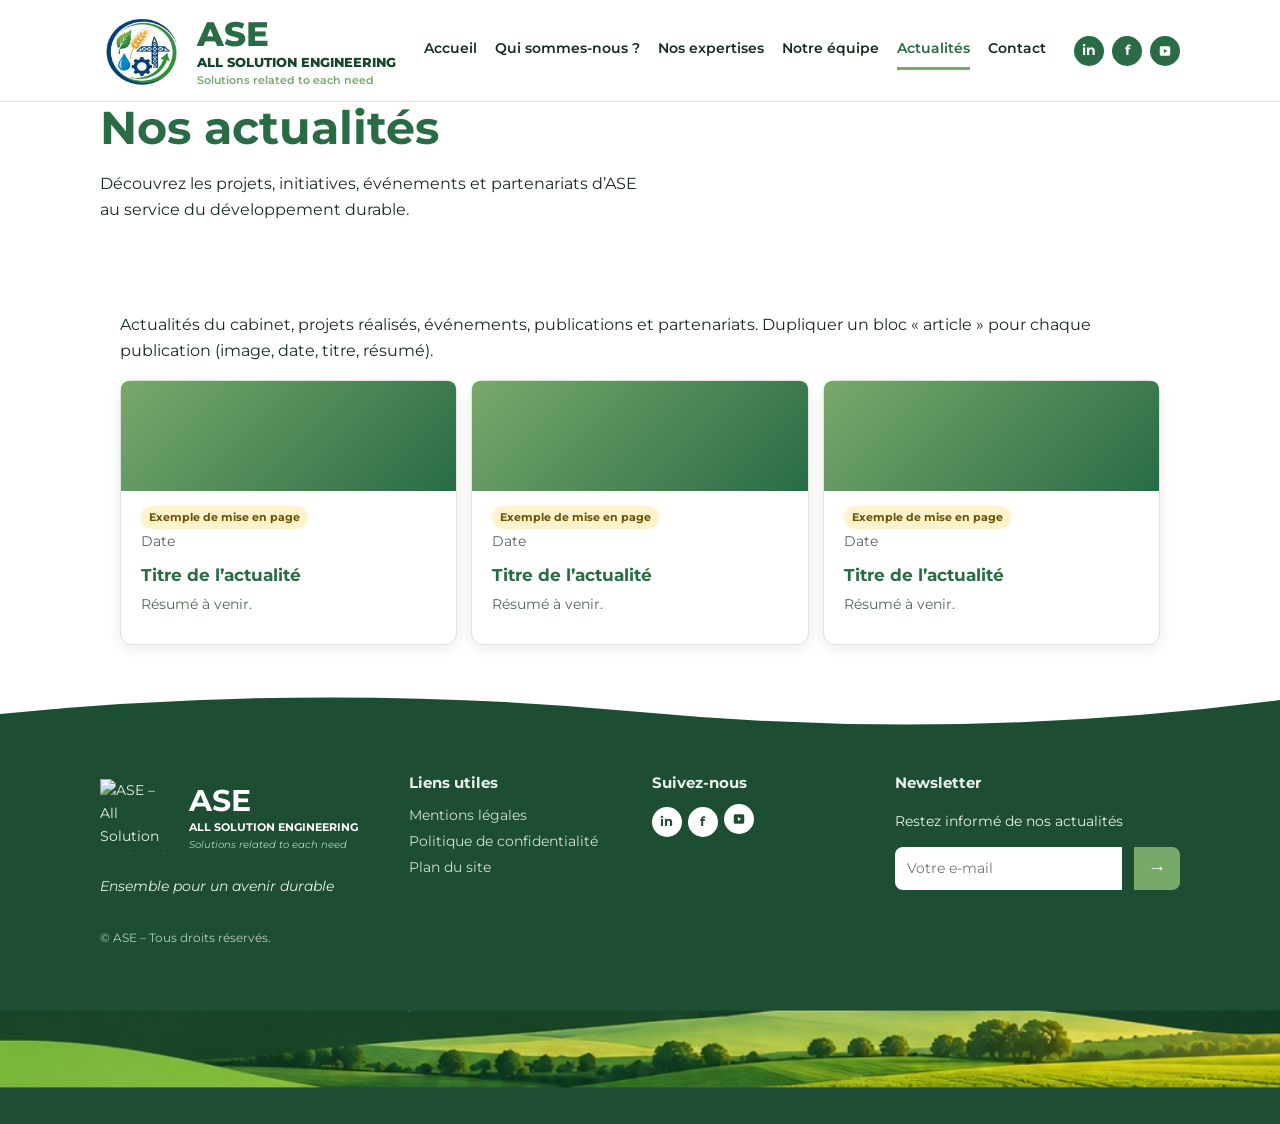
==== commit 3aedbbfd: "Revise footer with new logo and additional links Updated footer content with new branding and links." ====
--- a/actualites.html
+++ b/actualites.html
@@ -19,8 +19,14 @@
             <h1>Nos actualités</h1>
             <p>Découvrez les projets, initiatives, événements et partenariats d’ASE au service du développement durable.</p>
         </div><section><div class="w"><p>Actualités du cabinet, projets réalisés, événements, publications et partenariats. Dupliquer un bloc « article » pour chaque publication (image, date, titre, résumé).</p><div class="news"><div class="grid"><article class="card"><div class="newsimg" role="img" aria-label="Image de l’article"></div><span class="tag">Exemple de mise en page</span><p>Date</p><h3>Titre de l’actualité</h3><p>Résumé à venir.</p></article><article class="card"><div class="newsimg" role="img" aria-label="Image de l’article"></div><span class="tag">Exemple de mise en page</span><p>Date</p><h3>Titre de l’actualité</h3><p>Résumé à venir.</p></article><article class="card"><div class="newsimg" role="img" aria-label="Image de l’article"></div><span class="tag">Exemple de mise en page</span><p>Date</p><h3>Titre de l’actualité</h3><p>Résumé à venir.</p></article></div></div></div></section></main>
-<footer><div class="w"><div><div class="brand"><svg aria-hidden="true" xmlns="http://www.w3.org/2000/svg" width="48" height="48" viewBox="0 0 48 48"><circle cx="24" cy="22" r="17" fill="none" stroke="#286B45" stroke-width="2.5"/><ellipse cx="24" cy="22" rx="7" ry="17" fill="none" stroke="#286B45" stroke-width="2"/><path d="M7 22h34" stroke="#286B45" stroke-width="2"/><path d="M4 42C14 28 30 28 46 34 36 46 16 48 4 42z" fill="#78A96B"/><path d="M8 41C18 34 30 33 42 36" stroke="#fff" stroke-width="1.8" fill="none"/></svg>
-<span><b>ASE</b><br><small>Agriculture, Services et Expertise</small></span></div><p><em>Ensemble pour une agriculture durable</em></p></div>
+<footer><div class="w"><div><div class="brand">
+    <img src="images/logo.svg" alt="ASE – All Solution Engineering">
+    <span class="brand-name">
+        <strong>ASE</strong>
+        <small>ALL SOLUTION ENGINEERING</small>
+        <em>Solutions related to each need</em>
+    </span>
+</div><p><em>Ensemble pour un avenir durable</em></p></div>
 <div><h3>Liens utiles</h3><a href="mentions-legales.html">Mentions légales</a><a href="confidentialite.html">Politique de confidentialité</a><a href="plan-du-site.html">Plan du site</a></div>
 <div><h3>Suivez-nous</h3><div><a class="rs" href="#" rel="noopener" aria-label="LinkedIn">in</a><a class="rs" href="#" rel="noopener" aria-label="Facebook">f</a><a class="rs" href="#" rel="noopener" aria-label="YouTube"><svg viewBox="0 0 24 24" aria-hidden="true"><path d="M3 7c0-2 1-3 3-3h12c2 0 3 1 3 3v10c0 2-1 3-3 3H6c-2 0-3-1-3-3zM10 8.5v7l6-3.5z"/></svg></a></div></div>
 <div><h3>Newsletter</h3><p>Restez informé de nos actualités</p><form class="aseform nl" data-key="newsletterEndpoint"><label class="skip" for="nl-actualites">Votre e-mail</label><input id="nl-actualites" name="email" type="email" placeholder="Votre e-mail" required autocomplete="email"><button type="submit" aria-label="S’inscrire">→</button></form><div class="fmsg" role="status"></div></div></div>
--- a/css/style.css
+++ b/css/style.css
@@ -252,3 +252,44 @@
         font-size: 9px;
     }
 }
+
+/* IDENTITÉ ASE – PIED DE PAGE */
+
+footer .brand {
+    display: flex;
+    align-items: center;
+    gap: 14px;
+    min-height: 90px;
+}
+
+footer .brand img {
+    display: block;
+    width: 75px;
+    height: 75px;
+    max-height: none;
+    object-fit: contain;
+    flex-shrink: 0;
+}
+
+footer .brand-name {
+    display: flex;
+    flex-direction: column;
+    line-height: 1.3;
+}
+
+footer .brand-name strong {
+    font-size: 30px;
+    color: #ffffff;
+}
+
+footer .brand-name small {
+    font-size: 11px;
+    font-weight: 700;
+    color: #ffffff;
+}
+
+footer .brand-name em {
+    font-size: 10px;
+    color: #b9d9bd;
+    margin-top: 4px;
+}
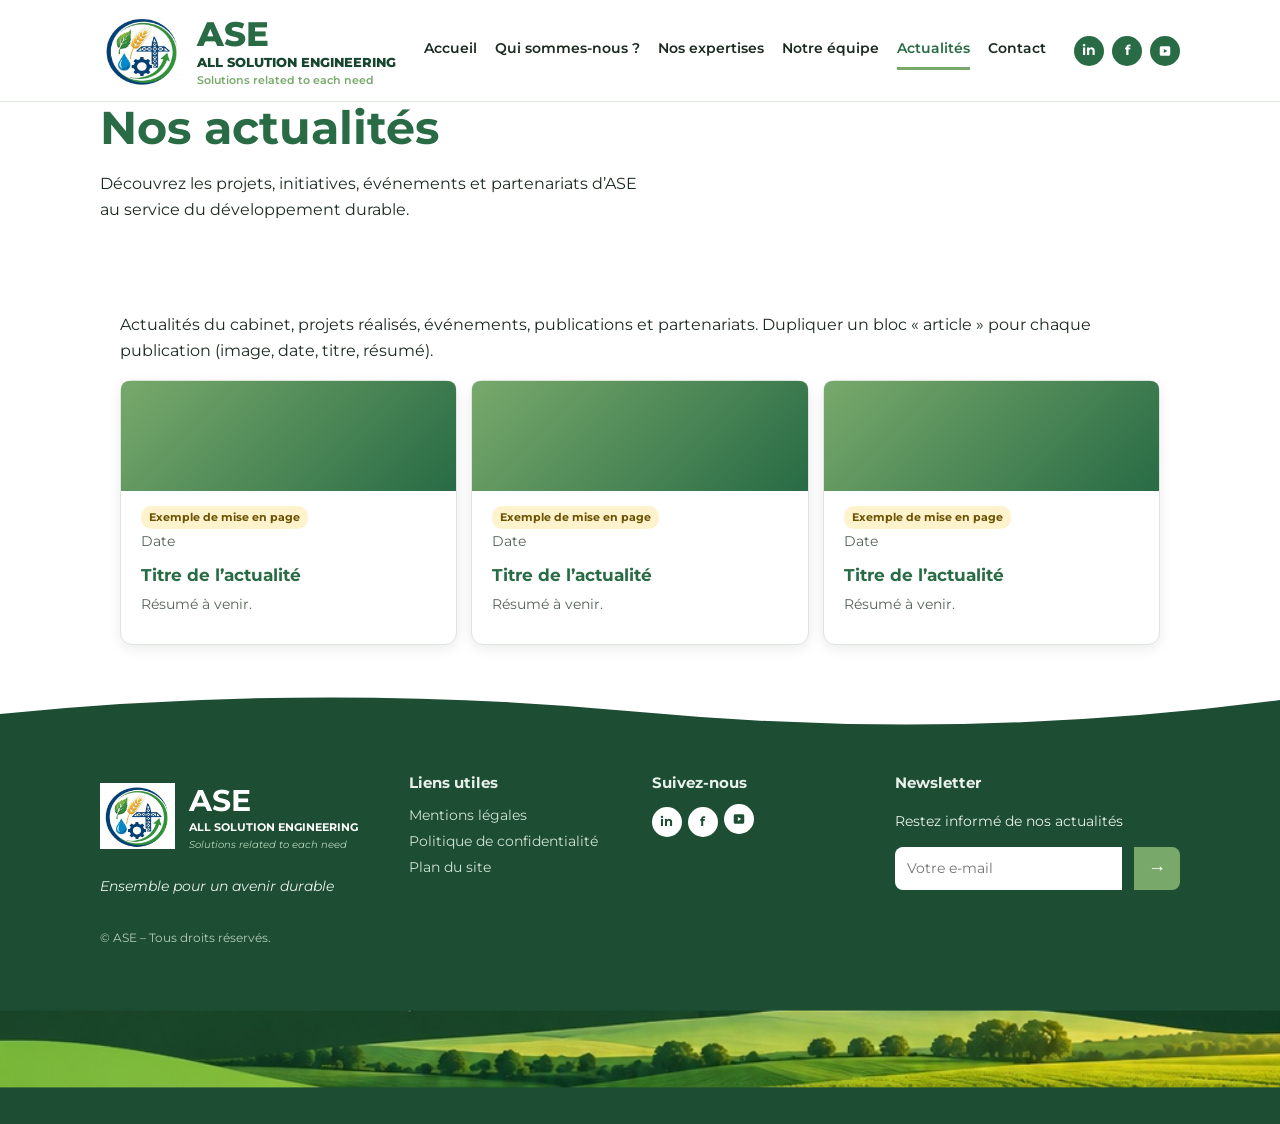
==== commit 2c781c47: "Change logo image to ASE symbol Updated logo image source in the footer section." ====
--- a/actualites.html
+++ b/actualites.html
@@ -20,7 +20,7 @@
             <p>Découvrez les projets, initiatives, événements et partenariats d’ASE au service du développement durable.</p>
         </div><section><div class="w"><p>Actualités du cabinet, projets réalisés, événements, publications et partenariats. Dupliquer un bloc « article » pour chaque publication (image, date, titre, résumé).</p><div class="news"><div class="grid"><article class="card"><div class="newsimg" role="img" aria-label="Image de l’article"></div><span class="tag">Exemple de mise en page</span><p>Date</p><h3>Titre de l’actualité</h3><p>Résumé à venir.</p></article><article class="card"><div class="newsimg" role="img" aria-label="Image de l’article"></div><span class="tag">Exemple de mise en page</span><p>Date</p><h3>Titre de l’actualité</h3><p>Résumé à venir.</p></article><article class="card"><div class="newsimg" role="img" aria-label="Image de l’article"></div><span class="tag">Exemple de mise en page</span><p>Date</p><h3>Titre de l’actualité</h3><p>Résumé à venir.</p></article></div></div></div></section></main>
 <footer><div class="w"><div><div class="brand">
-    <img src="images/logo.svg" alt="ASE – All Solution Engineering">
+    <img src="images/ASE-symbole-seul.svg" alt="Symbole ASE">
     <span class="brand-name">
         <strong>ASE</strong>
         <small>ALL SOLUTION ENGINEERING</small>
